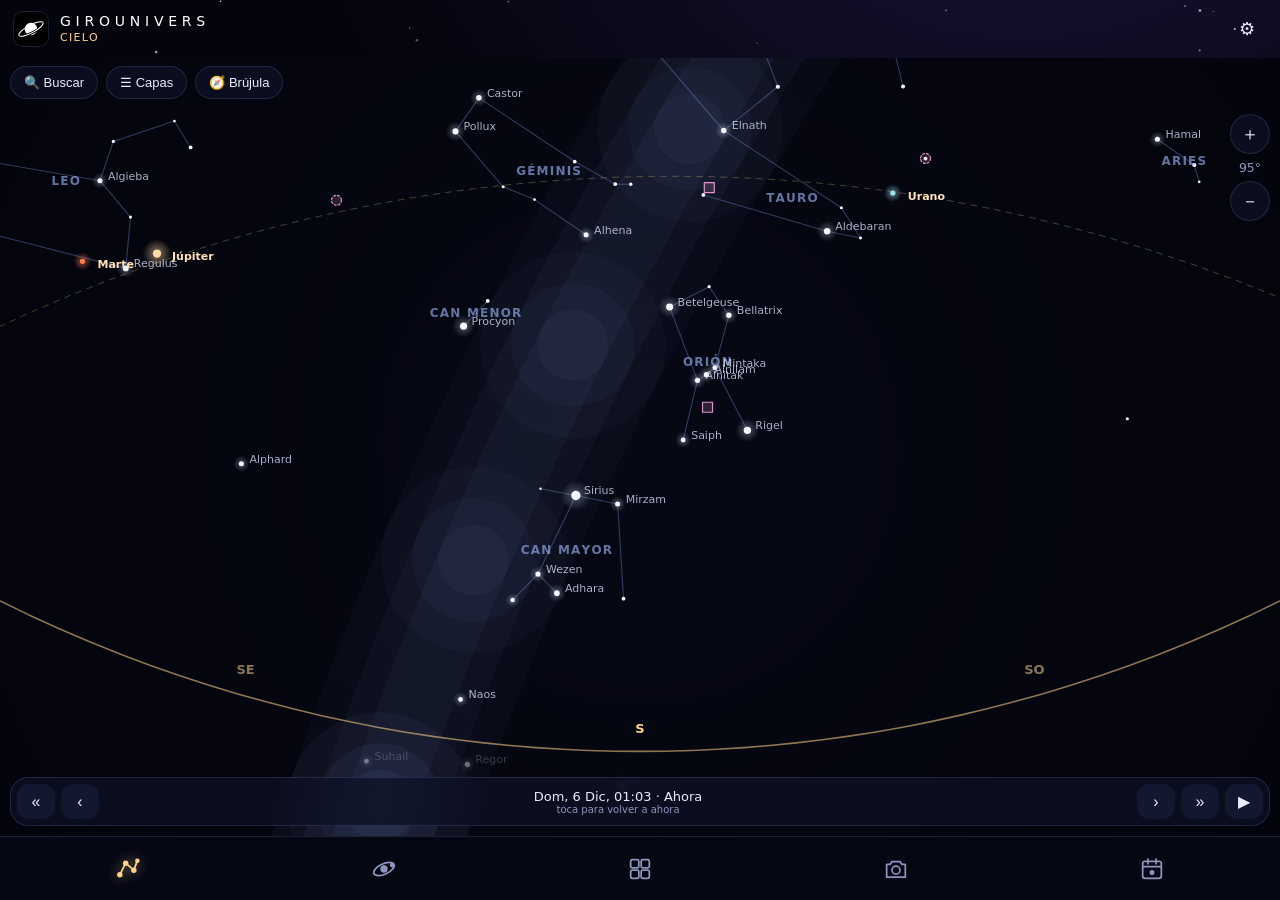
==== app/src/main/assets/www/index.html @ cfaa3304 "English + icons" ====
<!doctype html>
<html lang="es">
<head>
<meta charset="utf-8">
<meta name="viewport" content="width=device-width, initial-scale=1, maximum-scale=1, user-scalable=no">
<meta name="theme-color" content="#04050c">
<title>Girounivers</title>
<link rel="manifest" href="manifest.webmanifest">
<link rel="icon" href="icons/icon-192.png">
<link rel="stylesheet" href="css/app.css">
</head>
<body>
<canvas id="bg"></canvas>

<div id="splash"><svg viewBox="0 0 512 512" class="logo-svg" aria-hidden="true">
  <g transform="rotate(-28 256 256)"><defs><clipPath id="cb"><rect x="0" y="0" width="512" height="256"/></clipPath><clipPath id="cf"><rect x="0" y="256" width="512" height="256"/></clipPath></defs>
  <ellipse cx="256" cy="256" rx="205" ry="58" fill="none" stroke="#fff" stroke-width="14" clip-path="url(#cb)"/>
  <circle cx="256" cy="256" r="94" fill="#fff"/>
  <ellipse cx="256" cy="256" rx="205" ry="58" fill="none" stroke="#000" stroke-width="38" clip-path="url(#cf)"/>
  <ellipse cx="256" cy="256" rx="205" ry="58" fill="none" stroke="#fff" stroke-width="14" clip-path="url(#cf)"/></g></svg>
  <div class="splash-title">GIROUNIVERS</div></div>

<div id="app">
  <header id="top">
    <svg viewBox="0 0 512 512" class="logo-mini" aria-hidden="true"><rect width="512" height="512" rx="110" fill="#000"/>
      <g transform="rotate(-28 256 256)"><defs><clipPath id="mb"><rect x="0" y="0" width="512" height="256"/></clipPath><clipPath id="mf"><rect x="0" y="256" width="512" height="256"/></clipPath></defs>
      <ellipse cx="256" cy="256" rx="205" ry="58" fill="none" stroke="#fff" stroke-width="16" clip-path="url(#mb)"/><circle cx="256" cy="256" r="94" fill="#fff"/>
      <ellipse cx="256" cy="256" rx="205" ry="58" fill="none" stroke="#000" stroke-width="42" clip-path="url(#mf)"/><ellipse cx="256" cy="256" rx="205" ry="58" fill="none" stroke="#fff" stroke-width="16" clip-path="url(#mf)"/></g></svg>
    <div class="brand"><span>GIROUNIVERS</span><small id="page-title">Cielo</small></div>
    <button class="icon-btn" id="btn-settings" aria-label="Ajustes">⚙</button>
  </header>

  <main id="main">
    <section class="view" id="view-cielo"></section>
    <section class="view" id="view-sistema"></section>
    <section class="view" id="view-catalogo"></section>
    <section class="view" id="view-retos"></section>
    <section class="view" id="view-agenda"></section>
  </main>

  <nav id="nav">
    <button data-tab="cielo"><svg viewBox="0 0 24 24"><circle cx="5" cy="17" r="1.6"/><circle cx="10" cy="7" r="1.6"/><circle cx="17" cy="13" r="1.6"/><circle cx="20" cy="5" r="1.2"/><path d="M5 17l5-10 7 6 3-8" fill="none"/></svg></button>
    <button data-tab="sistema"><svg viewBox="0 0 24 24"><circle cx="12" cy="12" r="2.4"/><ellipse cx="12" cy="12" rx="9.5" ry="4.5" fill="none" transform="rotate(-25 12 12)"/><circle cx="19" cy="8.6" r="1.3"/></svg></button>
    <button data-tab="catalogo"><svg viewBox="0 0 24 24"><rect x="4" y="4" width="7" height="7" rx="1.5" fill="none"/><rect x="13" y="4" width="7" height="7" rx="1.5" fill="none"/><rect x="4" y="13" width="7" height="7" rx="1.5" fill="none"/><rect x="13" y="13" width="7" height="7" rx="1.5" fill="none"/></svg></button>
    <button data-tab="retos"><svg viewBox="0 0 24 24"><path d="M4 8h3l1.6-2.4h6.8L17 8h3v11H4z" fill="none"/><circle cx="12" cy="13" r="3.4" fill="none"/></svg></button>
    <button data-tab="agenda"><svg viewBox="0 0 24 24"><rect x="4" y="5.5" width="16" height="14.5" rx="2" fill="none"/><path d="M4 10h16M8.5 3.5v4M15.5 3.5v4" fill="none"/><circle cx="12" cy="15" r="1.4"/></svg></button>
  </nav>
</div>

<script src="js/i18n.js"></script>
<script src="js/astro.js"></script>
<script src="js/data.js"></script>
<script src="js/util.js"></script>
<script src="js/store.js"></script>
<script src="js/photoui.js"></script>
<script src="js/sky.js"></script>
<script src="js/solar.js"></script>
<script src="js/catalog.js"></script>
<script src="js/challenges.js"></script>
<script src="js/agenda.js"></script>
<script src="js/main.js"></script>
</body>
</html>
---- app/src/main/assets/www/css/app.css ----
:root {
  --bg: #04050c; --panel: rgba(13, 17, 36, .78); --panel2: rgba(22, 28, 56, .72);
  --line: rgba(150, 170, 255, .16); --text: #e9ecfa; --muted: #8d95bd;
  --gold: #ffd28a; --cyan: #86c9ff; --violet: #a893ff; --danger: #ff7b8b;
  --r: 16px; --nav: 64px;
}
* { box-sizing: border-box; -webkit-tap-highlight-color: transparent; }
html, body { margin: 0; height: 100%; background: var(--bg); color: var(--text); overflow: hidden; overscroll-behavior: none;
  font-family: system-ui, -apple-system, "Segoe UI", Roboto, sans-serif; font-size: 15px; -webkit-user-select: none; user-select: none; }
input, textarea, select { -webkit-user-select: text; user-select: text; }
#bg { position: fixed; inset: 0; z-index: 0; }
#app { position: fixed; inset: 0; display: flex; flex-direction: column; z-index: 1;
  background: radial-gradient(1200px 700px at 80% -10%, rgba(88, 70, 190, .22), transparent 60%), radial-gradient(900px 600px at -10% 110%, rgba(40, 110, 190, .18), transparent 60%); }

/* cabecera */
#top { display: flex; align-items: center; gap: 12px; padding: 10px 14px; padding-top: max(10px, env(safe-area-inset-top)); flex: none; }
.logo-mini { width: 34px; height: 34px; border-radius: 9px; flex: none; box-shadow: 0 0 0 1px var(--line); }
.brand { flex: 1; display: flex; flex-direction: column; line-height: 1.1; }
.brand span { letter-spacing: .34em; font-weight: 300; font-size: 14px; color: #fff; }
.brand small { color: var(--gold); letter-spacing: .12em; font-size: 11px; text-transform: uppercase; margin-top: 3px; }
.icon-btn { background: transparent; border: 0; color: var(--text); font-size: 18px; width: 38px; height: 38px; border-radius: 50%; cursor: pointer; }
.icon-btn:active { background: var(--panel2); }
.icon-btn.round { background: var(--panel); border: 1px solid var(--line); width: 40px; height: 40px; }

/* vistas */
#main { position: relative; flex: 1; min-height: 0; overflow: hidden; }
.view { position: absolute; inset: 0; display: none; }
.view.active { display: block; }
.scroll { position: absolute; inset: 0; overflow-y: auto; padding: 0 14px 90px; -webkit-overflow-scrolling: touch; }

/* navegación inferior */
#nav { flex: none; display: flex; height: calc(var(--nav) + env(safe-area-inset-bottom)); padding-bottom: env(safe-area-inset-bottom); background: rgba(6, 8, 20, .92); border-top: 1px solid var(--line); backdrop-filter: blur(10px); }
#nav button { flex: 1; background: none; border: 0; color: var(--muted); display: flex; flex-direction: column; align-items: center; justify-content: center; gap: 3px; cursor: pointer; }
#nav svg { width: 28px; height: 28px; stroke: currentColor; fill: currentColor; stroke-width: 1.5; stroke-linecap: round; stroke-linejoin: round; }
#nav button.active { color: var(--gold); }
#nav button.active svg { filter: drop-shadow(0 0 6px rgba(255, 210, 138, .6)); }

/* portada */
#splash { position: fixed; inset: 0; background: #000; z-index: 50; display: flex; flex-direction: column; align-items: center; justify-content: center; gap: 22px; transition: opacity .6s; }
#splash.hide { opacity: 0; pointer-events: none; }
.logo-svg { width: 130px; height: 130px; animation: float 3s ease-in-out infinite; }
.splash-title { letter-spacing: .5em; font-weight: 200; font-size: 17px; color: #fff; padding-left: .5em; }
@keyframes float { 50% { transform: translateY(-6px); } }

/* controles sobre el mapa */
canvas#sky-canvas, canvas#solar-canvas { position: absolute; inset: 0; display: block; }
.sky-top { position: absolute; top: 8px; left: 10px; right: 10px; display: flex; gap: 8px; flex-wrap: wrap; z-index: 3; pointer-events: none; }
.sky-top > * { pointer-events: auto; }
.chip-btn { background: var(--panel); border: 1px solid var(--line); color: var(--text); border-radius: 999px; padding: 8px 13px; font-size: 13px; cursor: pointer; backdrop-filter: blur(8px); }
.chip-btn.on, .chip-btn:active { border-color: var(--cyan); color: var(--cyan); }
.sky-zoom { position: absolute; right: 10px; top: 56px; display: flex; flex-direction: column; align-items: center; gap: 6px; z-index: 3; }
.sky-time { position: absolute; left: 10px; right: 10px; bottom: 10px; z-index: 3; display: flex; align-items: stretch; gap: 6px; background: var(--panel); border: 1px solid var(--line); border-radius: 18px; padding: 6px; backdrop-filter: blur(10px); }
.sky-time button { background: var(--panel2); border: 0; color: var(--text); border-radius: 12px; min-width: 38px; font-size: 16px; padding: 8px 6px; cursor: pointer; }
.sky-time button.on { color: var(--bg); background: var(--cyan); }
.tcenter { flex: 1; display: flex; flex-direction: column; justify-content: center; align-items: center; text-align: center; font-size: 13px; cursor: pointer; min-width: 0; }
.tcenter small { color: var(--muted); font-size: 10px; }
.tcenter span { text-transform: capitalize; }
.solar-note { position: absolute; left: 0; right: 0; bottom: 72px; text-align: center; color: var(--muted); font-size: 11px; z-index: 2; pointer-events: none; }

/* hojas de información */
.sheet { position: absolute; left: 10px; right: 10px; bottom: 70px; z-index: 4; background: var(--panel); border: 1px solid var(--line); border-radius: 18px; padding: 12px 14px; backdrop-filter: blur(12px);
  transform: translateY(130%); transition: transform .25s ease; max-height: 48%; overflow: auto; }
.sheet:not(.open) { pointer-events: none; visibility: hidden; }
.sheet.open { transform: none; }
.sky-info-main { display: flex; justify-content: space-between; align-items: flex-start; gap: 8px; }
.sky-info-title { font-size: 18px; font-weight: 600; letter-spacing: .02em; }
.sky-info-lines { margin: 6px 0 8px; font-size: 13.5px; color: #cfd6f6; display: grid; gap: 3px; }
.row-btns { display: flex; gap: 8px; flex-wrap: wrap; align-items: center; margin: 8px 0 2px; }
.row-btns.end { justify-content: flex-end; }
.inline { display: contents; }
.kvs { display: grid; gap: 0; }
.kv { display: flex; justify-content: space-between; gap: 14px; padding: 9px 0; border-bottom: 1px solid var(--line); font-size: 14px; }
.kv b { font-weight: 500; text-align: right; }

/* botones y formularios */
.btn { background: var(--panel2); border: 1px solid var(--line); color: var(--text); border-radius: 12px; padding: 11px 16px; font-size: 14px; cursor: pointer; }
.btn.small { padding: 7px 12px; font-size: 13px; border-radius: 999px; }
.btn.primary { background: linear-gradient(135deg, #ffd28a, #ffb067); color: #1a1205; border: 0; font-weight: 600; }
.btn.ghost { background: transparent; }
.btn.danger { color: var(--danger); border-color: rgba(255, 123, 139, .4); }
.btn:active { opacity: .8; }
.muted { color: var(--muted); } .small { font-size: 12.5px; }
.form { display: grid; gap: 12px; }
.form label { display: grid; gap: 6px; font-size: 12.5px; color: var(--muted); letter-spacing: .03em; }
.form h4 { margin: 8px 0 0; color: var(--gold); font-weight: 500; letter-spacing: .1em; text-transform: uppercase; font-size: 12px; }
input[type=text], input[type=number], input[type=search], input[type=datetime-local], textarea, select {
  width: 100%; background: rgba(8, 11, 26, .85); border: 1px solid var(--line); color: var(--text); border-radius: 12px; padding: 11px 12px; font: inherit; font-size: 15px; outline: none; }
input:focus, textarea:focus, select:focus { border-color: var(--cyan); }
textarea { resize: vertical; line-height: 1.45; }
.row2 { display: grid; grid-template-columns: 1fr 1fr; gap: 8px; }
.row2.extra { grid-template-columns: 1fr 1.4fr auto; align-items: center; }
select { appearance: none; }

/* catálogo / listas */
.catalog-top { position: sticky; top: 0; z-index: 5; padding: 6px 0 8px; background: linear-gradient(180deg, rgba(4, 5, 12, .96) 70%, rgba(4, 5, 12, 0)); display: grid; gap: 10px; }
.chips { display: flex; gap: 8px; overflow-x: auto; scrollbar-width: none; padding-bottom: 2px; }
.chips::-webkit-scrollbar { display: none; }
.chip { flex: none; background: var(--panel); border: 1px solid var(--line); color: var(--muted); border-radius: 999px; padding: 7px 13px; font-size: 13px; cursor: pointer; }
.chip.on { color: #1a1205; background: var(--gold); border-color: var(--gold); font-weight: 600; }
.count { padding-left: 2px; }
.grid { display: grid; grid-template-columns: repeat(2, 1fr); gap: 10px; }
@media (min-width: 640px) { .grid { grid-template-columns: repeat(3, 1fr); } }
.card { position: relative; text-align: left; color: var(--text); background-color: var(--panel); background-size: cover; background-position: center; border: 1px solid var(--line); border-radius: var(--r); min-height: 132px; padding: 0; overflow: hidden; cursor: pointer; display: flex; flex-direction: column; justify-content: flex-end; }
.card .glyph { position: absolute; top: 14px; left: 14px; font-size: 34px; opacity: .9; text-shadow: 0 0 18px currentColor; }
.glyph.big { font-size: 40px; position: static; text-shadow: 0 0 18px currentColor; }
.card-txt { padding: 10px 12px; display: grid; gap: 2px; }
.card-txt b { font-weight: 600; font-size: 15px; } .card-txt small { color: var(--muted); font-size: 11.5px; }
.badge { position: absolute; top: 8px; right: 8px; background: var(--cyan); color: #04101c; border-radius: 50%; width: 22px; height: 22px; display: grid; place-items: center; font-size: 12px; font-weight: 700; }
.dots { display: flex; gap: 3px; margin-top: 5px; } .dots i { width: 14px; height: 3px; border-radius: 2px; background: rgba(255, 255, 255, .14); } .dots i.on { background: var(--gold); }
.empty { color: var(--muted); text-align: center; padding: 28px 10px; grid-column: 1/-1; }
.fab { position: absolute; right: 16px; bottom: 16px; width: 54px; height: 54px; border-radius: 50%; border: 0; background: linear-gradient(135deg, #ffd28a, #ffb067); color: #1a1205; font-size: 28px; box-shadow: 0 6px 24px rgba(255, 176, 103, .35); cursor: pointer; z-index: 6; }

/* ficha */
.entry { display: grid; gap: 4px; }
.entry-head { display: flex; align-items: center; gap: 14px; }
.sec { margin-top: 10px; } .sec h4 { margin: 0 0 6px; color: var(--gold); font-weight: 500; letter-spacing: .1em; text-transform: uppercase; font-size: 12px; }
.prose { margin: 0; line-height: 1.55; white-space: pre-wrap; color: #dfe4fb; -webkit-user-select: text; user-select: text; }
.placeholder { margin: 0; color: #5f678f; font-style: italic; font-size: 13.5px; }
.gallery .thumbs { display: grid; grid-template-columns: repeat(3, 1fr); gap: 8px; }
.thumb { position: relative; padding: 0; border: 1px solid var(--line); border-radius: 12px; overflow: hidden; aspect-ratio: 1; background: #000; cursor: pointer; }
.thumb img { width: 100%; height: 100%; object-fit: cover; display: block; }
.thumb span { position: absolute; left: 0; right: 0; bottom: 0; font-size: 10px; padding: 12px 4px 3px; color: #fff; background: linear-gradient(transparent, rgba(0, 0, 0, .8)); text-align: center; }
.empty-thumbs { grid-column: 1/-1; color: #5f678f; font-size: 13.5px; font-style: italic; padding: 2px 0; }
.gallery-actions { margin-top: 10px; }
.form-photo, .photo-big { width: 100%; max-height: 42vh; object-fit: contain; border-radius: 12px; background: #000; }
.photo-big { max-height: 58vh; }
.photo-meta { display: grid; gap: 6px; margin-top: 12px; font-size: 14px; } .photo-meta a { color: var(--cyan); } .photo-meta .note { margin: 4px 0 0; color: #cfd6f6; white-space: pre-wrap; }

/* retos */
.summary { display: flex; align-items: center; gap: 14px; background: var(--panel); border: 1px solid var(--line); border-radius: var(--r); padding: 12px 14px; }
.ring { --p: 0; width: 58px; height: 58px; border-radius: 50%; display: grid; place-items: center; background: conic-gradient(var(--gold) calc(var(--p) * 1%), rgba(255, 255, 255, .1) 0); position: relative; flex: none; }
.ring::before { content: ''; position: absolute; inset: 5px; background: #0a0d1f; border-radius: 50%; } .ring b { position: relative; font-size: 13px; }
.chal-list { display: grid; gap: 10px; margin-top: 4px; }
.chal { background: var(--panel); border: 1px solid var(--line); border-radius: var(--r); overflow: hidden; }
.chal.done { border-color: rgba(255, 210, 138, .4); }
.chal-head { width: 100%; display: flex; align-items: center; gap: 12px; padding: 12px 14px; background: none; border: 0; color: var(--text); text-align: left; cursor: pointer; }
.check { width: 24px; height: 24px; border-radius: 50%; border: 1.5px solid var(--muted); display: grid; place-items: center; font-size: 13px; flex: none; color: #1a1205; }
.chal.done .check { background: var(--gold); border-color: var(--gold); }
.chal-title { flex: 1; display: grid; gap: 2px; min-width: 0; }
.stars { color: var(--gold); font-size: 11px; letter-spacing: 1px; } .chev { color: var(--muted); }
.chal-body { padding: 0 14px 14px; display: grid; gap: 10px; } .chal-body p { margin: 0; line-height: 1.5; color: #d2d8f5; } .tip { color: var(--cyan) !important; font-size: 13.5px; }

/* agenda */
.ev-list { display: grid; gap: 8px; }
.month { margin: 16px 2px 2px; text-transform: none; color: var(--gold); font-weight: 500; letter-spacing: .08em; font-size: 13px; }
.ev { display: flex; align-items: center; gap: 12px; width: 100%; text-align: left; color: var(--text); background: var(--panel); border: 1px solid var(--line); border-left: 3px solid var(--violet); border-radius: 14px; padding: 10px 12px; cursor: pointer; }
.ev.t-lluvia { border-left-color: #7fe0ff; } .ev.t-luna { border-left-color: #dfe4ff; } .ev.t-planeta { border-left-color: var(--gold); } .ev.t-eclipse { border-left-color: #ff8f7a; } .ev.t-estacion { border-left-color: #8cf0a8; } .ev.t-mio { border-left-color: #ff9fe0; }
.ev-date { width: 42px; text-align: center; display: grid; line-height: 1.1; } .ev-date b { font-size: 20px; font-weight: 600; } .ev-date small { color: var(--muted); text-transform: uppercase; font-size: 11px; }
.ev-main { flex: 1; display: grid; gap: 3px; min-width: 0; } .ev-main b { font-weight: 500; font-size: 14.5px; } .ev-main small { text-transform: capitalize; }
.ev-in { color: var(--cyan); font-size: 12px; white-space: nowrap; }

/* modales */
.modal-back { position: fixed; inset: 0; background: rgba(0, 0, 0, .6); z-index: 40; display: flex; align-items: flex-end; opacity: 0; transition: opacity .2s; }
.modal-back.open { opacity: 1; }
.modal { width: 100%; max-height: 88%; display: flex; flex-direction: column; background: #0a0d1f; border: 1px solid var(--line); border-bottom: 0; border-radius: 22px 22px 0 0; transform: translateY(40px); transition: transform .22s; }
.modal-back.open .modal { transform: none; }
.modal.full { height: 94%; max-height: 94%; }
.modal-head { display: flex; align-items: center; justify-content: space-between; padding: 8px 8px 4px 18px; flex: none; }
.modal-head h3 { margin: 0; font-weight: 500; letter-spacing: .04em; font-size: 17px; }
.modal-body { overflow-y: auto; padding: 8px 18px 18px; flex: 1; -webkit-overflow-scrolling: touch; }
.modal-actions { flex: none; display: flex; gap: 10px; justify-content: flex-end; padding: 10px 18px calc(12px + env(safe-area-inset-bottom)); border-top: 1px solid var(--line); }
.list { display: grid; margin-top: 10px; } .list-item { display: flex; justify-content: space-between; gap: 10px; align-items: center; background: none; border: 0; border-bottom: 1px solid var(--line); color: var(--text); padding: 13px 4px; text-align: left; cursor: pointer; font-size: 15px; }
.toggle { display: flex !important; justify-content: space-between; align-items: center; padding: 12px 0; border-bottom: 1px solid var(--line); font-size: 15px; color: var(--text) !important; position: relative; }
.toggle input { position: absolute; opacity: 0; width: 100%; height: 100%; left: 0; top: 0; margin: 0; }
.toggle i { width: 44px; height: 26px; background: #2a3050; border-radius: 99px; position: relative; flex: none; transition: .2s; }
.toggle i::after { content: ''; position: absolute; width: 20px; height: 20px; left: 3px; top: 3px; border-radius: 50%; background: #fff; transition: .2s; }
.toggle input:checked + i { background: var(--cyan); } .toggle input:checked + i::after { transform: translateX(18px); }
#toast { position: fixed; left: 50%; bottom: 96px; transform: translate(-50%, 20px); background: #1d2342; border: 1px solid var(--line); padding: 10px 16px; border-radius: 99px; z-index: 80; opacity: 0; transition: .25s; pointer-events: none; font-size: 14px; max-width: 86%; text-align: center; }
#toast.show { opacity: 1; transform: translate(-50%, 0); }
::-webkit-scrollbar { width: 0; }
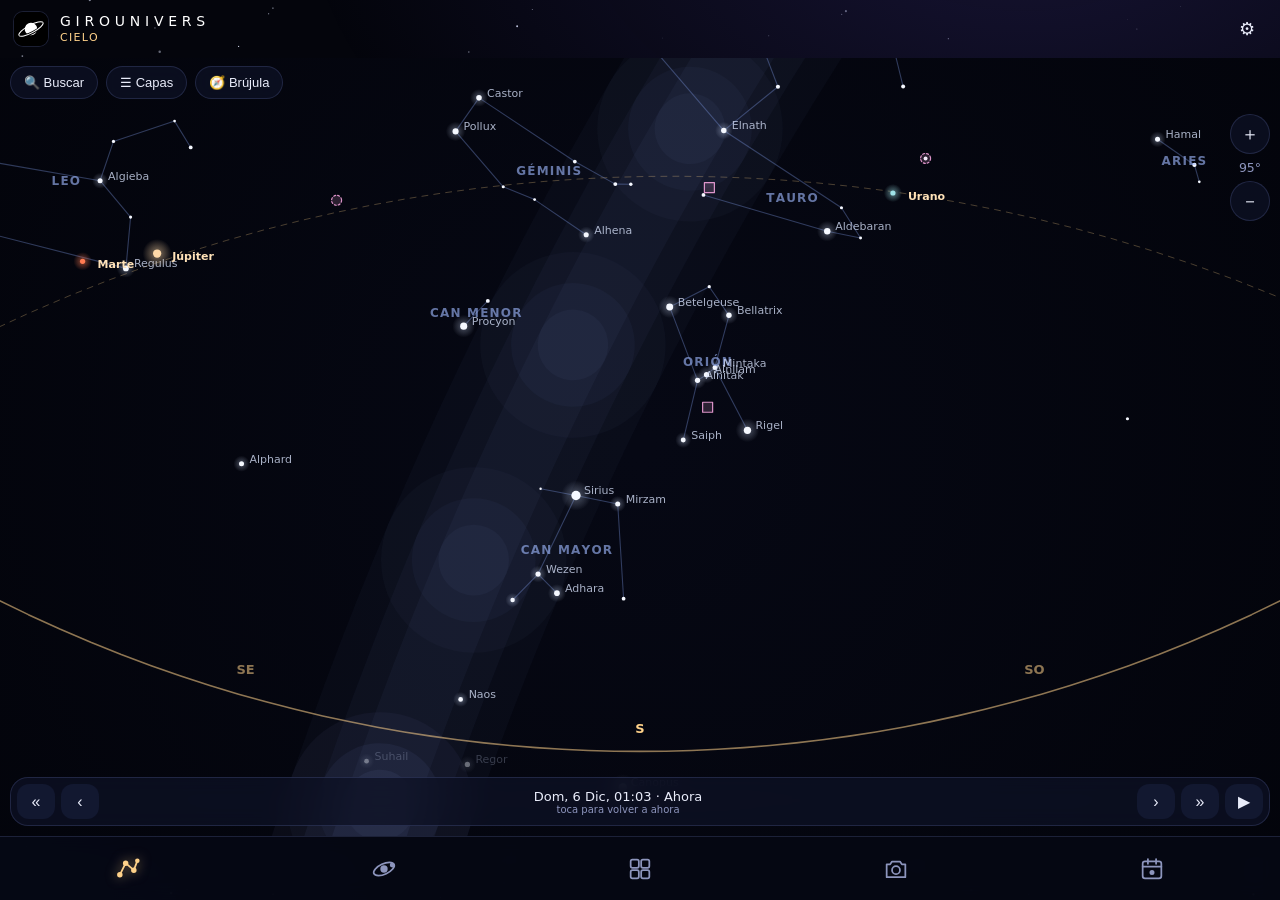
==== commit 2fa9225f: "1.3 Solar System + Catalogue" ====
--- a/app/src/main/assets/www/index.html
+++ b/app/src/main/assets/www/index.html
@@ -51,6 +51,7 @@
 <script src="js/astro.js"></script>
 <script src="js/data.js"></script>
 <script src="js/util.js"></script>
+<script src="js/messier.js"></script>
 <script src="js/store.js"></script>
 <script src="js/photoui.js"></script>
 <script src="js/sky.js"></script>
--- a/app/src/main/assets/www/css/app.css
+++ b/app/src/main/assets/www/css/app.css
@@ -168,3 +168,11 @@
 #toast { position: fixed; left: 50%; bottom: 96px; transform: translate(-50%, 20px); background: #1d2342; border: 1px solid var(--line); padding: 10px 16px; border-radius: 99px; z-index: 80; opacity: 0; transition: .25s; pointer-events: none; font-size: 14px; max-width: 86%; text-align: center; }
 #toast.show { opacity: 1; transform: translate(-50%, 0); }
 ::-webkit-scrollbar { width: 0; }
+
+/* v3: tarjetas con portada, icono Saturno, estrella de portada */
+.saturn-ico { width: 1em; height: 1em; display: block; }
+.glyph { line-height: 1; }
+.card.has-cover { background-size: cover; background-position: center; }
+.thumb .cover-star { position: absolute; top: 4px; right: 6px; color: var(--gold); font-style: normal; text-shadow: 0 0 6px #000; font-size: 15px; }
+.thumb img.broken, .form-photo.broken, .photo-big.broken { background: repeating-linear-gradient(45deg, #151a33, #151a33 8px, #1b2142 8px, #1b2142 16px); min-height: 80px; }
+.row-btns .btn.small { white-space: nowrap; }
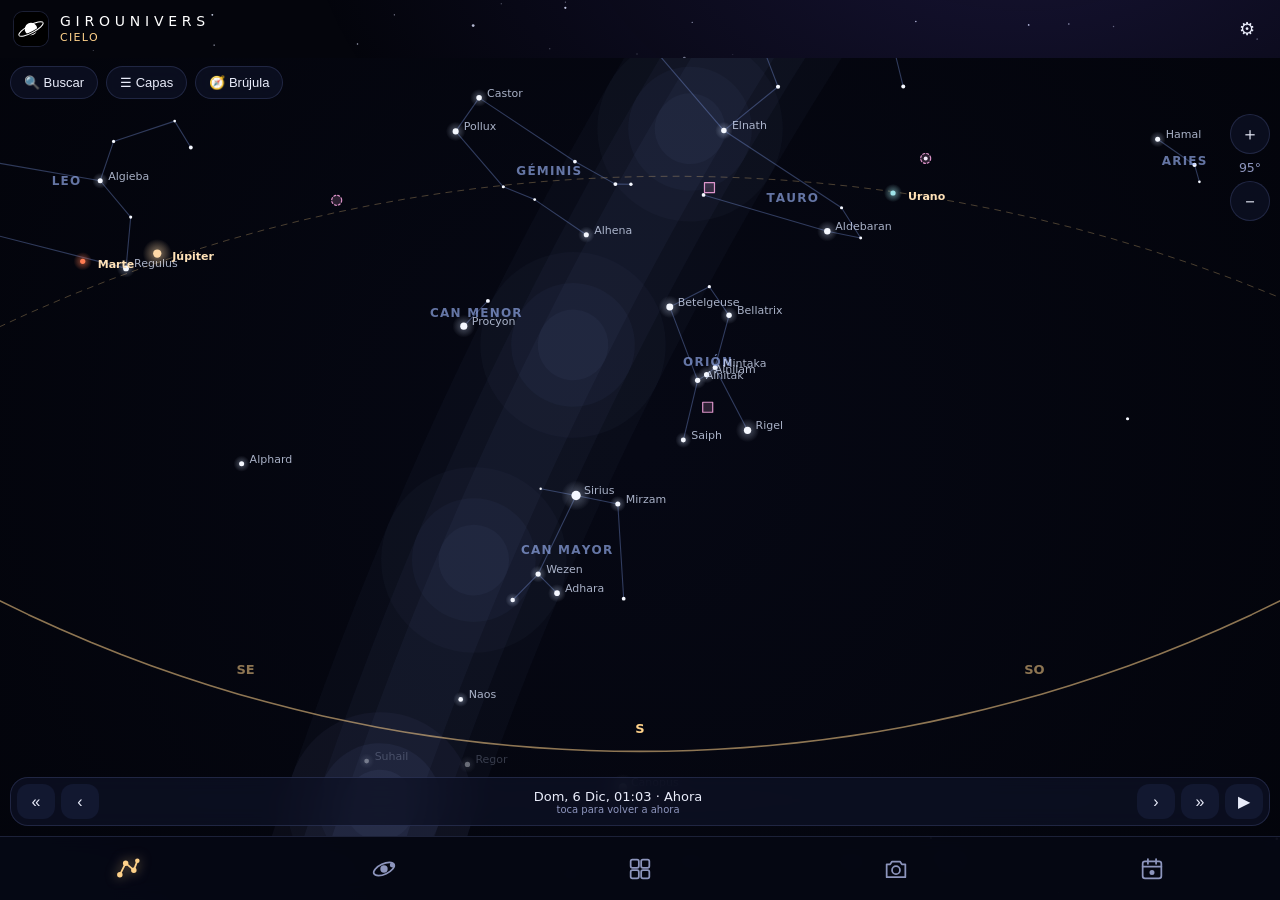
==== commit 8b1bb23e: "1.4. Pluto, ceres, voyager" ====
--- a/app/src/main/assets/www/index.html
+++ b/app/src/main/assets/www/index.html
@@ -52,6 +52,7 @@
 <script src="js/data.js"></script>
 <script src="js/util.js"></script>
 <script src="js/messier.js"></script>
+<script src="js/groups.js"></script>
 <script src="js/store.js"></script>
 <script src="js/photoui.js"></script>
 <script src="js/sky.js"></script>
--- a/app/src/main/assets/www/css/app.css
+++ b/app/src/main/assets/www/css/app.css
@@ -176,3 +176,12 @@
 .thumb .cover-star { position: absolute; top: 4px; right: 6px; color: var(--gold); font-style: normal; text-shadow: 0 0 6px #000; font-size: 15px; }
 .thumb img.broken, .form-photo.broken, .photo-big.broken { background: repeating-linear-gradient(45deg, #151a33, #151a33 8px, #1b2142 8px, #1b2142 16px); min-height: 80px; }
 .row-btns .btn.small { white-space: nowrap; }
+
+.sortbar { display: flex; align-items: center; gap: 6px; }
+.seg { background: var(--panel); border: 1px solid var(--line); color: var(--muted); border-radius: 8px; padding: 5px 11px; font-size: 12.5px; cursor: pointer; }
+.seg.on { color: var(--cyan); border-color: var(--cyan); }
+.grp-h { grid-column: 1 / -1; display: flex; align-items: center; gap: 8px; background: none; border: 0; border-bottom: 1px solid var(--line); color: var(--text); font-size: 13px; letter-spacing: .04em; text-transform: uppercase; padding: 8px 2px 5px; margin-top: 6px; cursor: pointer; text-align: left; }
+.grp-h .chev { color: var(--cyan); width: 12px; }
+.grp-h em { margin-left: auto; font-style: normal; color: var(--muted); font-size: 12px; }
+
+.ev.t-oposicion { border-left-color: #ffb86b; } .ev.t-posicion { border-left-color: #b39bff; }
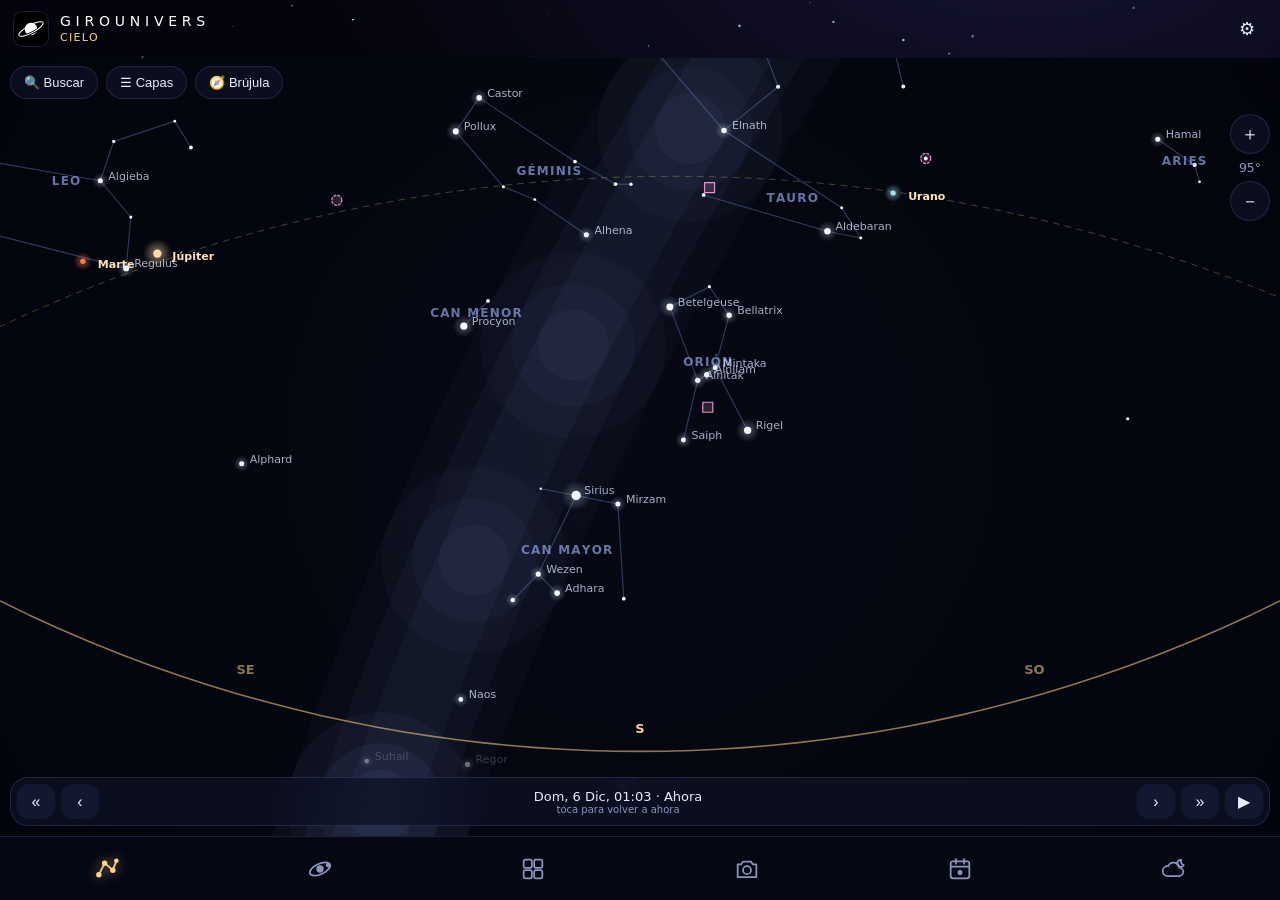
==== commit f504b630: "Weather forecast section" ====
--- a/app/src/main/assets/www/index.html
+++ b/app/src/main/assets/www/index.html
@@ -36,6 +36,7 @@
     <section class="view" id="view-catalogo"></section>
     <section class="view" id="view-retos"></section>
     <section class="view" id="view-agenda"></section>
+    <section class="view" id="view-tiempo"></section>
   </main>
 
   <nav id="nav">
@@ -44,6 +45,7 @@
     <button data-tab="catalogo"><svg viewBox="0 0 24 24"><rect x="4" y="4" width="7" height="7" rx="1.5" fill="none"/><rect x="13" y="4" width="7" height="7" rx="1.5" fill="none"/><rect x="4" y="13" width="7" height="7" rx="1.5" fill="none"/><rect x="13" y="13" width="7" height="7" rx="1.5" fill="none"/></svg></button>
     <button data-tab="retos"><svg viewBox="0 0 24 24"><path d="M4 8h3l1.6-2.4h6.8L17 8h3v11H4z" fill="none"/><circle cx="12" cy="13" r="3.4" fill="none"/></svg></button>
     <button data-tab="agenda"><svg viewBox="0 0 24 24"><rect x="4" y="5.5" width="16" height="14.5" rx="2" fill="none"/><path d="M4 10h16M8.5 3.5v4M15.5 3.5v4" fill="none"/><circle cx="12" cy="15" r="1.4"/></svg></button>
+    <button data-tab="tiempo"><svg viewBox="0 0 24 24"><path d="M7 18h10a3.6 3.6 0 0 0 .4-7.2A5 5 0 0 0 7.8 9.6 4.2 4.2 0 0 0 7 18z" fill="none"/><path d="M19 4.2a3 3 0 1 0 2.2 4.6A3.6 3.6 0 0 1 19 4.2z" fill="none"/></svg></button>
   </nav>
 </div>
 
@@ -60,6 +62,7 @@
 <script src="js/catalog.js"></script>
 <script src="js/challenges.js"></script>
 <script src="js/agenda.js"></script>
+<script src="js/weather.js"></script>
 <script src="js/main.js"></script>
 </body>
 </html>
--- a/app/src/main/assets/www/css/app.css
+++ b/app/src/main/assets/www/css/app.css
@@ -185,3 +185,29 @@
 .grp-h em { margin-left: auto; font-style: normal; color: var(--muted); font-size: 12px; }
 
 .ev.t-oposicion { border-left-color: #ffb86b; } .ev.t-posicion { border-left-color: #b39bff; }
+
+#nav button { min-width: 0; }
+.wx { padding-top: 6px; }
+.wx-top { display: flex; align-items: center; justify-content: space-between; gap: 10px; margin: 8px 0 10px; }
+.wx-warn { background: rgba(255, 210, 138, .1); border: 1px solid rgba(255, 210, 138, .35); color: var(--gold); border-radius: 10px; padding: 8px 12px; font-size: 13px; margin-bottom: 10px; }
+.wx-hero { display: flex; align-items: center; gap: 16px; background: var(--panel); border: 1px solid var(--line); border-radius: 18px; padding: 14px 16px; }
+.wx-ring { width: 96px; height: 96px; flex: none; }
+.wx-label { font-size: 24px; font-weight: 700; line-height: 1.1; margin: 2px 0 6px; }
+.wx-hero-txt .small { margin-top: 2px; }
+.wx-moon { margin: 10px 2px; }
+.wx-card { background: var(--panel); border: 1px solid var(--line); border-radius: 16px; padding: 12px; margin: 10px 0; }
+.wx-scroll { overflow-x: auto; padding-bottom: 4px; }
+.wx-bars { display: flex; gap: 4px; min-width: max-content; margin-top: 8px; }
+.wx-col { width: 34px; flex: none; display: flex; flex-direction: column; align-items: center; gap: 2px; }
+.wx-bar { height: 70px; width: 100%; background: rgba(150, 170, 255, .08); border-radius: 6px; display: flex; align-items: flex-end; overflow: hidden; }
+.wx-bar i { display: block; width: 100%; border-radius: 6px 6px 0 0; opacity: .85; }
+.wx-tbl { border-collapse: collapse; margin-top: 6px; font-size: 12px; min-width: max-content; }
+.wx-tbl th { text-align: left; color: var(--muted); font-weight: 500; width: 52px; min-width: 52px; padding: 3px 0; }
+.wx-sp { width: 52px; flex: none; }
+.wx-tbl td { text-align: center; width: 34px; min-width: 34px; padding: 3px 0; }
+.wx-h { margin: 14px 2px 6px; font-size: 13px; letter-spacing: .06em; text-transform: uppercase; color: var(--muted); }
+.wx-nights { display: flex; flex-direction: column; gap: 6px; }
+.wx-night { display: flex; align-items: center; gap: 12px; background: var(--panel); border: 1px solid var(--line); border-radius: 12px; padding: 10px 12px; color: var(--text); text-align: left; cursor: pointer; }
+.wx-night.on { border-color: var(--cyan); }
+.wx-day { flex: 1; text-transform: capitalize; }
+.wx-sc { min-width: 40px; text-align: center; border: 1px solid; border-radius: 999px; padding: 3px 0; font-weight: 700; font-size: 14px; }
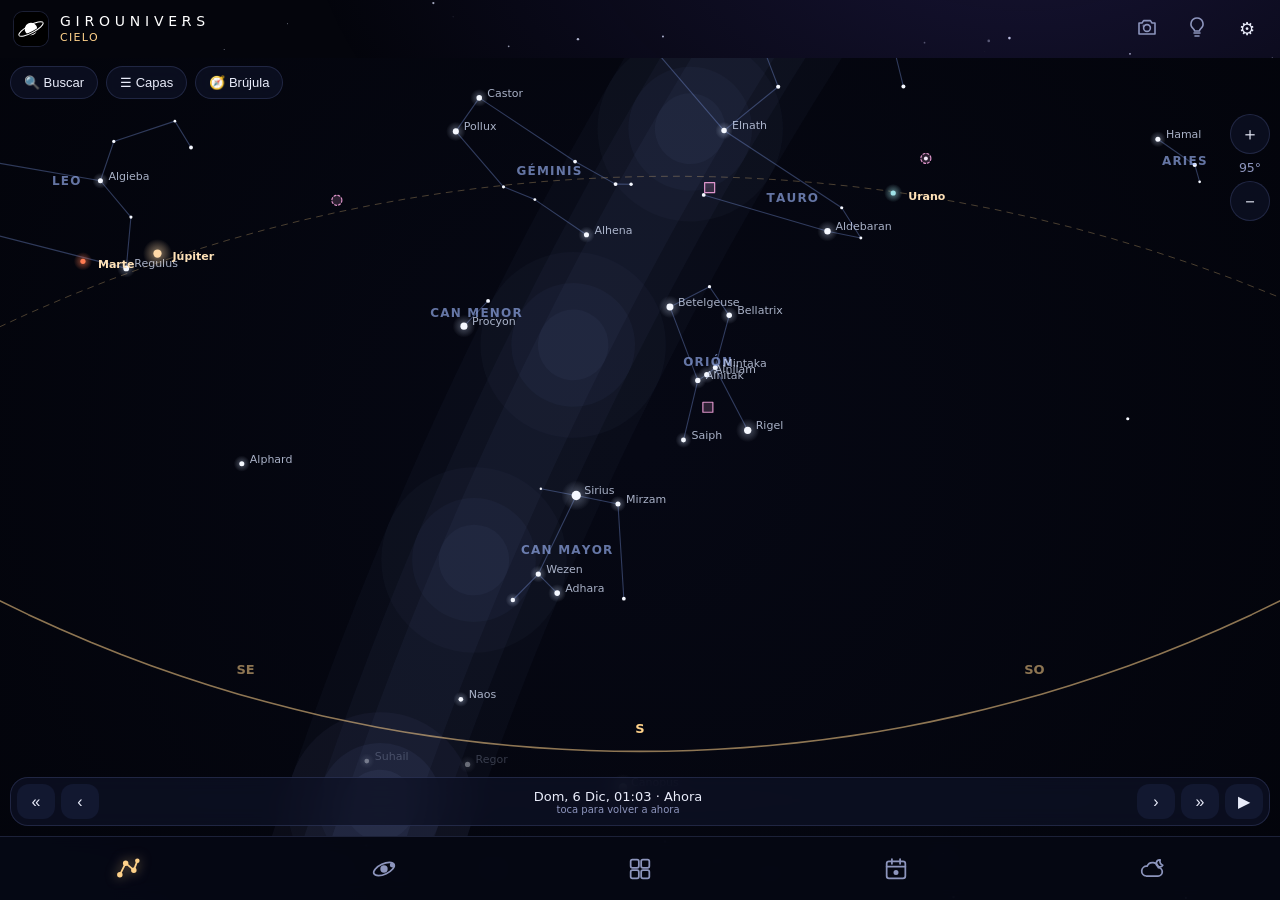
==== commit 13e1b360: "Light pollution map initial version" ====
--- a/app/src/main/assets/www/index.html
+++ b/app/src/main/assets/www/index.html
@@ -27,6 +27,8 @@
       <ellipse cx="256" cy="256" rx="205" ry="58" fill="none" stroke="#fff" stroke-width="16" clip-path="url(#mb)"/><circle cx="256" cy="256" r="94" fill="#fff"/>
       <ellipse cx="256" cy="256" rx="205" ry="58" fill="none" stroke="#000" stroke-width="42" clip-path="url(#mf)"/><ellipse cx="256" cy="256" rx="205" ry="58" fill="none" stroke="#fff" stroke-width="16" clip-path="url(#mf)"/></g></svg>
     <div class="brand"><span>GIROUNIVERS</span><small id="page-title">Cielo</small></div>
+    <button class="icon-btn hd" data-tab="retos" aria-label="Retos"><svg viewBox="0 0 24 24"><path d="M4 8h3l1.6-2.4h6.8L17 8h3v11H4z" fill="none"/><circle cx="12" cy="13" r="3.4" fill="none"/></svg></button>
+    <button class="icon-btn hd" data-tab="luz" aria-label="Contaminación lumínica"><svg viewBox="0 0 24 24"><path d="M9 18h6M10 21h4M12 3a6 6 0 0 0-3.6 10.8c.7.6 1.1 1.3 1.1 2.2h5c0-.9.4-1.6 1.1-2.2A6 6 0 0 0 12 3z" fill="none"/></svg></button>
     <button class="icon-btn" id="btn-settings" aria-label="Ajustes">⚙</button>
   </header>
 
@@ -37,13 +39,13 @@
     <section class="view" id="view-retos"></section>
     <section class="view" id="view-agenda"></section>
     <section class="view" id="view-tiempo"></section>
+    <section class="view" id="view-luz"></section>
   </main>
 
   <nav id="nav">
     <button data-tab="cielo"><svg viewBox="0 0 24 24"><circle cx="5" cy="17" r="1.6"/><circle cx="10" cy="7" r="1.6"/><circle cx="17" cy="13" r="1.6"/><circle cx="20" cy="5" r="1.2"/><path d="M5 17l5-10 7 6 3-8" fill="none"/></svg></button>
     <button data-tab="sistema"><svg viewBox="0 0 24 24"><circle cx="12" cy="12" r="2.4"/><ellipse cx="12" cy="12" rx="9.5" ry="4.5" fill="none" transform="rotate(-25 12 12)"/><circle cx="19" cy="8.6" r="1.3"/></svg></button>
     <button data-tab="catalogo"><svg viewBox="0 0 24 24"><rect x="4" y="4" width="7" height="7" rx="1.5" fill="none"/><rect x="13" y="4" width="7" height="7" rx="1.5" fill="none"/><rect x="4" y="13" width="7" height="7" rx="1.5" fill="none"/><rect x="13" y="13" width="7" height="7" rx="1.5" fill="none"/></svg></button>
-    <button data-tab="retos"><svg viewBox="0 0 24 24"><path d="M4 8h3l1.6-2.4h6.8L17 8h3v11H4z" fill="none"/><circle cx="12" cy="13" r="3.4" fill="none"/></svg></button>
     <button data-tab="agenda"><svg viewBox="0 0 24 24"><rect x="4" y="5.5" width="16" height="14.5" rx="2" fill="none"/><path d="M4 10h16M8.5 3.5v4M15.5 3.5v4" fill="none"/><circle cx="12" cy="15" r="1.4"/></svg></button>
     <button data-tab="tiempo"><svg viewBox="0 0 24 24"><path d="M7 18h10a3.6 3.6 0 0 0 .4-7.2A5 5 0 0 0 7.8 9.6 4.2 4.2 0 0 0 7 18z" fill="none"/><path d="M19 4.2a3 3 0 1 0 2.2 4.6A3.6 3.6 0 0 1 19 4.2z" fill="none"/></svg></button>
   </nav>
@@ -63,6 +65,7 @@
 <script src="js/challenges.js"></script>
 <script src="js/agenda.js"></script>
 <script src="js/weather.js"></script>
+<script src="js/luz.js"></script>
 <script src="js/main.js"></script>
 </body>
 </html>
--- a/app/src/main/assets/www/css/app.css
+++ b/app/src/main/assets/www/css/app.css
@@ -211,3 +211,16 @@
 .wx-night.on { border-color: var(--cyan); }
 .wx-day { flex: 1; text-transform: capitalize; }
 .wx-sc { min-width: 40px; text-align: center; border: 1px solid; border-radius: 999px; padding: 3px 0; font-weight: 700; font-size: 14px; }
+
+.icon-btn svg { width: 24px; height: 24px; stroke: currentColor; fill: none; stroke-width: 1.6; stroke-linecap: round; stroke-linejoin: round; }
+.icon-btn.hd { color: var(--muted); }
+.icon-btn.hd.active { color: var(--gold); }
+#lz-canvas { position: absolute; inset: 0; touch-action: none; display: block; }
+.lz-legend { position: absolute; left: 12px; top: 10px; display: flex; align-items: center; gap: 6px; font-size: 11px; color: var(--muted); background: rgba(4, 5, 12, .7); padding: 5px 9px; border-radius: 999px; border: 1px solid var(--line); }
+.lz-legend i { width: 70px; height: 8px; border-radius: 4px; background: linear-gradient(90deg, #02030a, #3a2a10, #ffb347, #fff3c4); }
+.lz-tools { position: absolute; right: 12px; top: 10px; display: flex; flex-direction: column; gap: 8px; }
+.lz-tools .chip-btn { width: 42px; height: 42px; padding: 0; font-size: 18px; }
+.lz-note { position: absolute; left: 12px; bottom: 10px; right: 70px; font-size: 11px; color: var(--muted); text-shadow: 0 0 4px #000; pointer-events: none; }
+.lz-sheet { position: absolute; left: 10px; right: 10px; bottom: 10px; background: var(--panel); backdrop-filter: blur(12px); border: 1px solid var(--line); border-radius: 16px; padding: 12px 14px; display: none; flex-direction: column; gap: 6px; }
+.lz-sheet.open { display: flex; }
+.lz-row { display: flex; align-items: center; justify-content: space-between; }
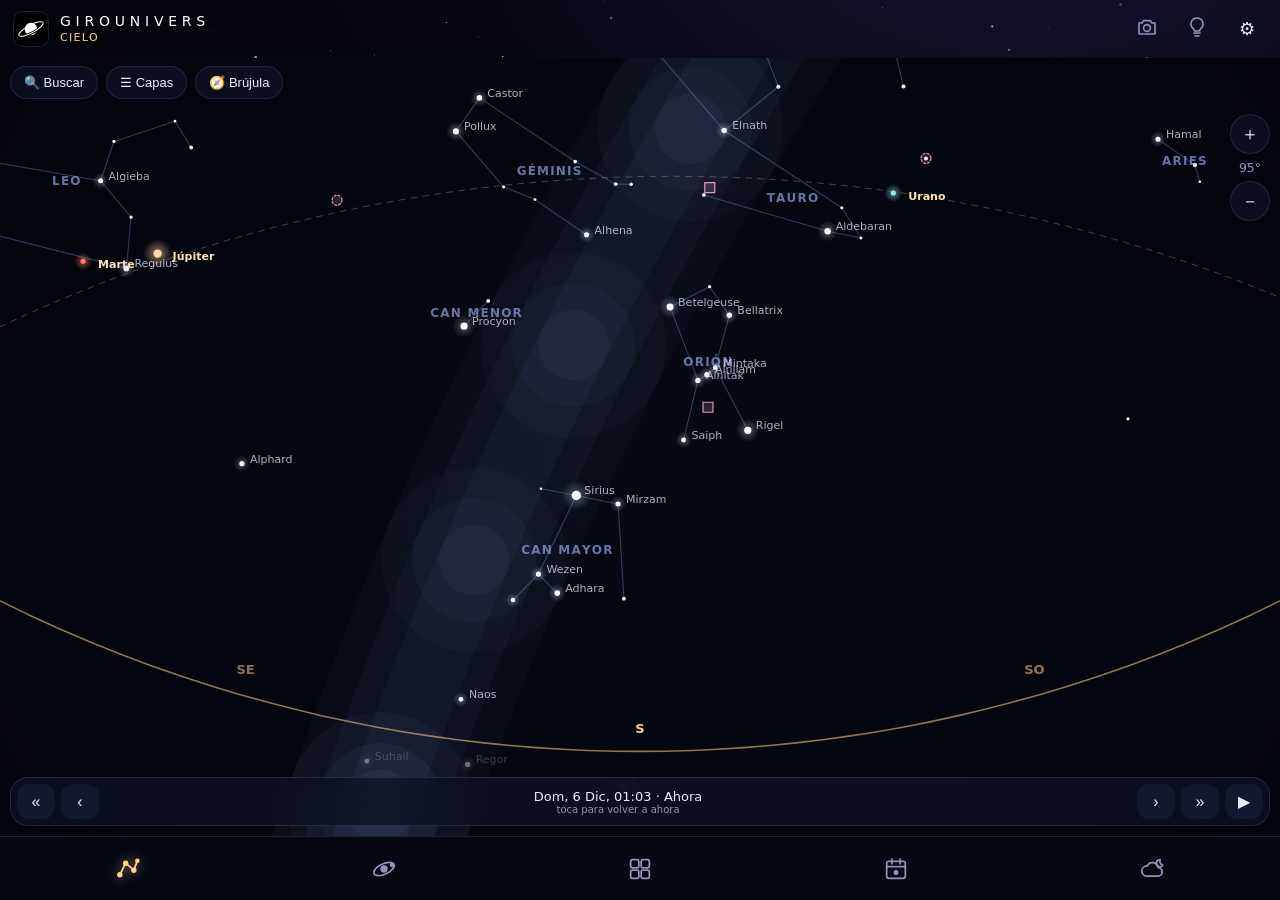
==== commit b5006e6a: "Photo edition + initial noti version" ====
--- a/app/src/main/assets/www/index.html
+++ b/app/src/main/assets/www/index.html
@@ -66,6 +66,7 @@
 <script src="js/agenda.js"></script>
 <script src="js/weather.js"></script>
 <script src="js/luz.js"></script>
+<script src="js/notify.js"></script>
 <script src="js/main.js"></script>
 </body>
 </html>
--- a/app/src/main/assets/www/css/app.css
+++ b/app/src/main/assets/www/css/app.css
@@ -224,3 +224,50 @@
 .lz-sheet { position: absolute; left: 10px; right: 10px; bottom: 10px; background: var(--panel); backdrop-filter: blur(12px); border: 1px solid var(--line); border-radius: 16px; padding: 12px 14px; display: none; flex-direction: column; gap: 6px; }
 .lz-sheet.open { display: flex; }
 .lz-row { display: flex; align-items: center; justify-content: space-between; }
+/* mapa de contaminación lumínica v2 */
+.lz-canvas { position: absolute; inset: 0; touch-action: none; display: block; }
+.lz-top { position: absolute; left: 10px; right: 64px; top: 10px; display: flex; flex-direction: column; gap: 6px; pointer-events: none; }
+.lz-top > * { pointer-events: auto; }
+.lz-chips { display: flex; gap: 6px; flex-wrap: wrap; }
+.lz-chips .chip-btn { padding: 7px 12px; background: rgba(4, 5, 12, .78); }
+.lz-chips .chip-btn em { font-style: normal; color: var(--muted); font-size: 11px; }
+.lz-op { align-self: flex-start; display: flex; align-items: center; gap: 8px; font-size: 11px; color: var(--muted); background: rgba(4, 5, 12, .78); border: 1px solid var(--line); border-radius: 999px; padding: 4px 10px; }
+.lz-op input { width: 90px; accent-color: #86c9ff; }
+.lz-tools { top: 10px; }
+.lz-legend2 { position: absolute; left: 10px; right: 64px; bottom: 28px; pointer-events: none; }
+.lz-lbar { display: flex; border-radius: 8px; overflow: hidden; border: 1px solid rgba(255, 255, 255, .25); }
+.lz-lbar i { flex: 1; text-align: center; font-style: normal; font-size: 11px; font-weight: 700; padding: 3px 0; color: #04050c; }
+.lz-lt { display: flex; justify-content: space-between; font-size: 10px; color: var(--muted); text-shadow: 0 0 4px #000; margin-top: 2px; }
+.b1 { background: #14143c; color: #cfd6ff !important; } .b2 { background: #1e3caa; color: #fff !important; } .b3 { background: #1e64e1; color: #fff !important; } .b4 { background: #28af55; } .b5 { background: #e1cd28; }
+.b6 { background: #f08c1e; } .b7 { background: #e63c28; color: #fff !important; } .b8 { background: #fa78af; } .b9 { background: #fff; }
+.lz-note { bottom: 8px; }
+.lz-binfo { display: flex; gap: 12px; align-items: center; }
+.lz-b { min-width: 44px; text-align: center; font-weight: 800; font-size: 17px; padding: 8px 0; border-radius: 12px; color: #04050c; }
+.lz-b.b1, .lz-b.b2, .lz-b.b3, .lz-b.b7 { color: #fff; }
+.lz-info { display: flex; flex-direction: column; gap: 5px; }
+.lz-thumbs { display: flex; gap: 8px; overflow-x: auto; padding-bottom: 4px; }
+.lz-thumb { flex: none; width: 92px; background: none; border: 0; color: var(--text); text-align: left; padding: 0; cursor: pointer; display: flex; flex-direction: column; gap: 2px; }
+.lz-thumb img { width: 92px; height: 70px; object-fit: cover; border-radius: 8px; background: #0d1124; }
+.lz-thumb small { font-size: 10.5px; }
+.lz-pickbox { position: relative; height: 52vh; min-height: 280px; border-radius: 12px; overflow: hidden; border: 1px solid var(--line); margin: 8px 0; }
+.lz-pickbox .lz-note { right: 60px; }
+.lz-readout { color: var(--muted); }
+.lz-sheet { bottom: 68px; max-height: 58%; overflow-y: auto; }
+.lz-lt span, .lz-note { background: rgba(4, 5, 12, .72); padding: 1px 6px; border-radius: 6px; text-shadow: none; }
+.lz-note { width: fit-content; }
+
+.lz-sheet { bottom: 34px; }
+
+.crop-wrap { display: flex; flex-direction: column; align-items: center; gap: 10px; }
+.crop-cv { touch-action: none; border-radius: 10px; border: 1px solid var(--line); background: #000; cursor: grab; max-width: 100%; }
+.crop-zoom { display: flex; align-items: center; gap: 10px; width: 100%; max-width: 360px; }
+.crop-zoom input { flex: 1; accent-color: #ffd28a; }
+.crop-chips { display: flex; gap: 6px; flex-wrap: wrap; justify-content: center; }
+
+.chk { display: flex; align-items: center; gap: 8px; font-size: 14px; padding: 4px 0; cursor: pointer; }
+.chk.big { font-size: 15px; font-weight: 600; }
+.chk input { width: 18px; height: 18px; accent-color: #ffd28a; flex: none; }
+.notif-panel { gap: 6px; }
+.form label.chk { display: flex; flex-direction: row; align-items: center; gap: 10px; font-size: 14px; color: var(--text); letter-spacing: 0; padding: 4px 0; }
+.form label.chk.big { font-size: 15px; font-weight: 600; }
+.form label.chk input[type=checkbox] { width: 20px; height: 20px; padding: 0; flex: none; }
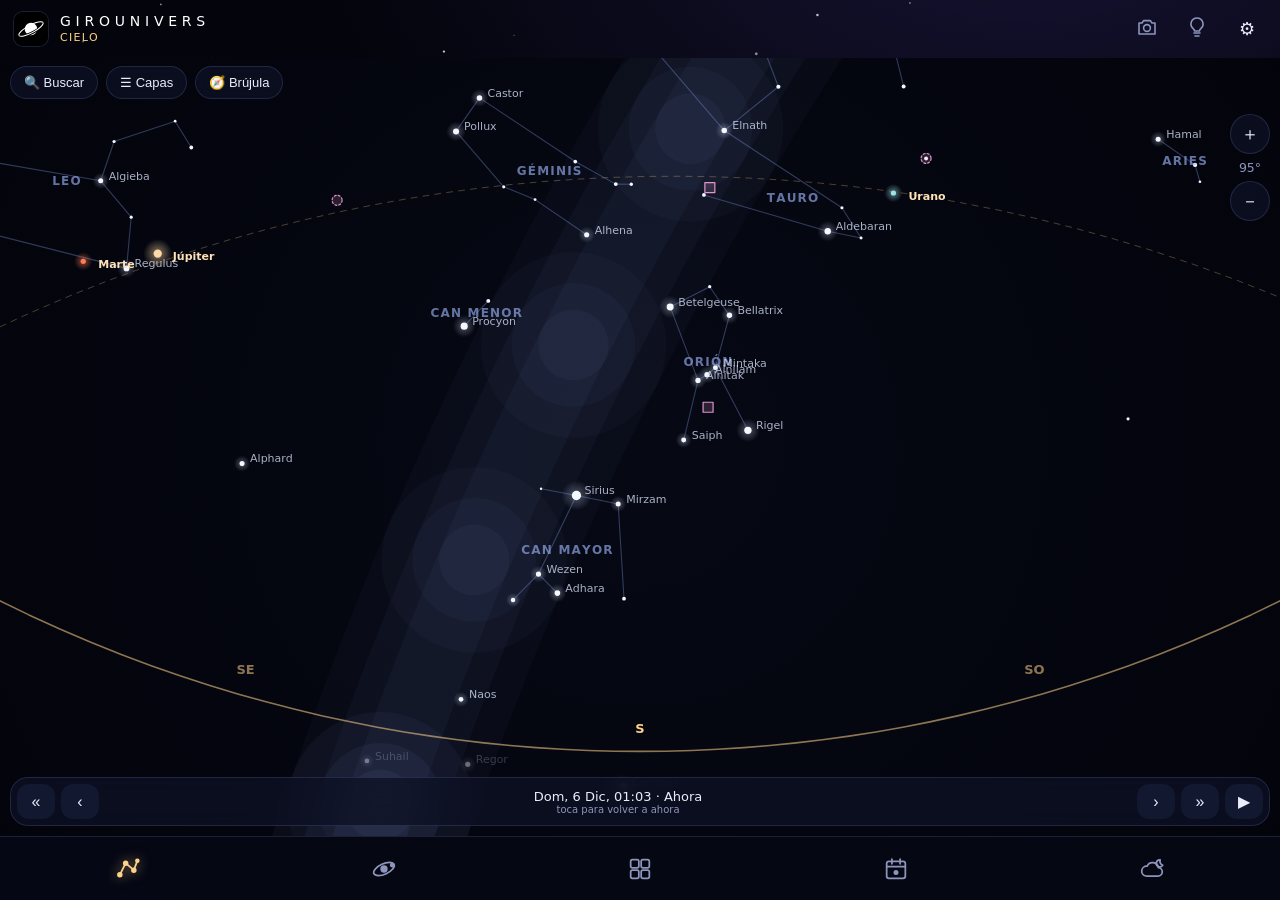
==== commit 75c8ab92: "Web version for iPhone iOS tags, installer advertisement and publication in gh-pages" ====
--- a/app/src/main/assets/www/index.html
+++ b/app/src/main/assets/www/index.html
@@ -2,10 +2,15 @@
 <html lang="es">
 <head>
 <meta charset="utf-8">
-<meta name="viewport" content="width=device-width, initial-scale=1, maximum-scale=1, user-scalable=no">
+<meta name="viewport" content="width=device-width, initial-scale=1, maximum-scale=1, user-scalable=no, viewport-fit=cover">
 <meta name="theme-color" content="#04050c">
 <title>Girounivers</title>
 <link rel="manifest" href="manifest.webmanifest">
+<meta name="apple-mobile-web-app-capable" content="yes">
+<meta name="mobile-web-app-capable" content="yes">
+<meta name="apple-mobile-web-app-status-bar-style" content="black-translucent">
+<meta name="apple-mobile-web-app-title" content="Girounivers">
+<link rel="apple-touch-icon" href="icons/apple-touch-icon.png">
 <link rel="icon" href="icons/icon-192.png">
 <link rel="stylesheet" href="css/app.css">
 </head>
--- a/app/src/main/assets/www/css/app.css
+++ b/app/src/main/assets/www/css/app.css
@@ -271,3 +271,6 @@
 .form label.chk { display: flex; flex-direction: row; align-items: center; gap: 10px; font-size: 14px; color: var(--text); letter-spacing: 0; padding: 4px 0; }
 .form label.chk.big { font-size: 15px; font-weight: 600; }
 .form label.chk input[type=checkbox] { width: 20px; height: 20px; padding: 0; flex: none; }
+
+.lz-spotrow { margin: 6px 0; }
+.lz-spotrow .chip-btn { padding: 7px 12px; }
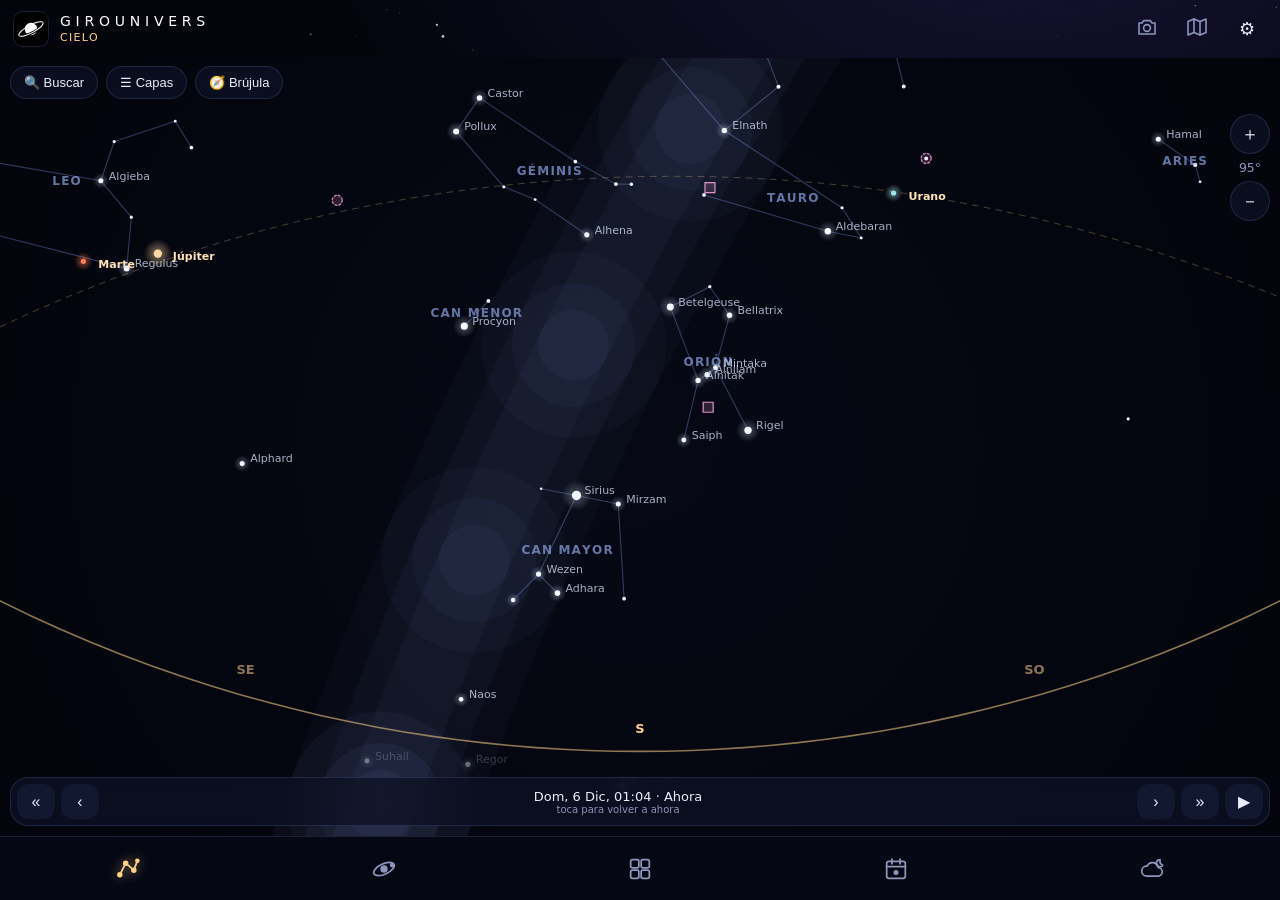
==== commit e7eb3020: "Visor con deslizar, fichas tipo revista y mapa por objetos Textos del catálogo, cuadrícula opcional " ====
--- a/app/src/main/assets/www/index.html
+++ b/app/src/main/assets/www/index.html
@@ -33,7 +33,7 @@
       <ellipse cx="256" cy="256" rx="205" ry="58" fill="none" stroke="#000" stroke-width="42" clip-path="url(#mf)"/><ellipse cx="256" cy="256" rx="205" ry="58" fill="none" stroke="#fff" stroke-width="16" clip-path="url(#mf)"/></g></svg>
     <div class="brand"><span>GIROUNIVERS</span><small id="page-title">Cielo</small></div>
     <button class="icon-btn hd" data-tab="retos" aria-label="Retos"><svg viewBox="0 0 24 24"><path d="M4 8h3l1.6-2.4h6.8L17 8h3v11H4z" fill="none"/><circle cx="12" cy="13" r="3.4" fill="none"/></svg></button>
-    <button class="icon-btn hd" data-tab="luz" aria-label="Contaminación lumínica"><svg viewBox="0 0 24 24"><path d="M9 18h6M10 21h4M12 3a6 6 0 0 0-3.6 10.8c.7.6 1.1 1.3 1.1 2.2h5c0-.9.4-1.6 1.1-2.2A6 6 0 0 0 12 3z" fill="none"/></svg></button>
+    <button class="icon-btn hd" data-tab="luz" aria-label="Mapa"><svg viewBox="0 0 24 24"><path d="M3 6.5 9 4l6 2.5L21 4v13.5L15 20l-6-2.5L3 20z" fill="none"/><path d="M9 4v13.5M15 6.5V20" fill="none"/></svg></button>
     <button class="icon-btn" id="btn-settings" aria-label="Ajustes">⚙</button>
   </header>
 
@@ -62,6 +62,7 @@
 <script src="js/util.js"></script>
 <script src="js/messier.js"></script>
 <script src="js/groups.js"></script>
+<script src="js/texts.js"></script>
 <script src="js/store.js"></script>
 <script src="js/photoui.js"></script>
 <script src="js/sky.js"></script>
--- a/app/src/main/assets/www/css/app.css
+++ b/app/src/main/assets/www/css/app.css
@@ -274,3 +274,44 @@
 
 .lz-spotrow { margin: 6px 0; }
 .lz-spotrow .chip-btn { padding: 7px 12px; }
+
+.ios-steps { padding-left: 4px; list-style: none; display: grid; gap: 10px; margin: 10px 0; line-height: 1.45; }
+
+/* visor de fotos con deslizar */
+.pv-wrap { position: relative; touch-action: pan-y; user-select: none; -webkit-user-select: none; }
+.pv-wrap .photo-big { display: block; -webkit-user-drag: none; }
+.pv-nav { position: absolute; top: 50%; transform: translateY(-50%); width: 38px; height: 54px; border: 0; border-radius: 12px; background: rgba(4, 5, 12, .55); color: #fff; font-size: 28px; line-height: 1; cursor: pointer; }
+.pv-nav.l { left: 6px; } .pv-nav.r { right: 6px; } .pv-nav:disabled { opacity: .25; }
+.pv-count { position: absolute; bottom: 8px; left: 50%; transform: translateX(-50%); padding: 3px 10px; border-radius: 99px; background: rgba(4, 5, 12, .6); font-size: 12px; color: #dfe5ff; }
+.pv-tag { display: flex; align-items: center; gap: 6px; }
+.pv-tag .glyph { display: inline-flex; width: 22px; height: 22px; font-size: 18px; align-items: center; justify-content: center; }
+.pv-tag .saturn-ico { width: 20px; height: 20px; }
+
+/* ficha estilo revista */
+.entry-head { position: relative; }
+.entry-head .grow { flex: 1; min-width: 0; }
+.ent-menu { position: relative; margin-left: auto; }
+.ent-menu .icon-btn { font-size: 20px; }
+.ent-pop { position: absolute; right: 0; top: 44px; z-index: 5; min-width: 220px; padding: 6px; border-radius: 14px; background: #10152e; border: 1px solid var(--line); box-shadow: 0 10px 30px rgba(0, 0, 0, .6); display: grid; gap: 2px; }
+.ent-pop button { display: flex; gap: 10px; align-items: center; text-align: left; padding: 11px 12px; border: 0; border-radius: 10px; background: transparent; color: var(--text, #e8ecff); font: inherit; cursor: pointer; }
+.ent-pop button:active, .ent-pop button:hover { background: rgba(255, 255, 255, .07); }
+.ent-pop button span { width: 20px; text-align: center; }
+.mag { display: flex; flex-wrap: wrap; gap: 8px 18px; align-items: flex-start; }
+.mag-cover { flex: 1 1 300px; min-width: 0; max-width: 560px; display: grid; gap: 10px; }
+.mag-side { flex: 1 1 300px; min-width: 0; }
+.mag-cover-btn { padding: 0; border: 1px solid var(--line); border-radius: 16px; overflow: hidden; background: #000; cursor: pointer; display: block; width: 100%; }
+.mag-cover-btn img { display: block; width: 100%; max-height: 62vh; object-fit: cover; }
+.mag-cover-empty { display: flex; align-items: center; justify-content: center; height: 150px; border: 1px dashed var(--line); border-radius: 16px; background: radial-gradient(circle at 70% 25%, rgba(255, 255, 255, .06), transparent 60%); }
+.mag-gal { justify-self: start; }
+
+/* recorte: la cuadrícula se puede ocultar */
+.crop-cv.nogrid { }
+
+/* mapa: lista de objetos fotografiados */
+.lz-objs { display: grid; gap: 6px; max-height: 34vh; overflow-y: auto; }
+.lz-obj { display: flex; align-items: center; gap: 10px; padding: 10px 12px; border: 1px solid var(--line); border-radius: 12px; background: rgba(255, 255, 255, .04); color: var(--text); font: inherit; text-align: left; cursor: pointer; }
+.lz-obj .glyph, .lz-objtitle .glyph { display: inline-flex; width: 24px; height: 24px; align-items: center; justify-content: center; font-size: 19px; }
+.lz-obj .saturn-ico, .lz-objtitle .saturn-ico { width: 22px; height: 22px; }
+.lz-obj b { flex: 1; font-weight: 600; }
+.lz-obj em { font-style: normal; color: var(--muted); font-size: 12px; }
+.lz-objtitle { display: inline-flex; align-items: center; gap: 4px; flex: 1; margin-left: 6px; }
